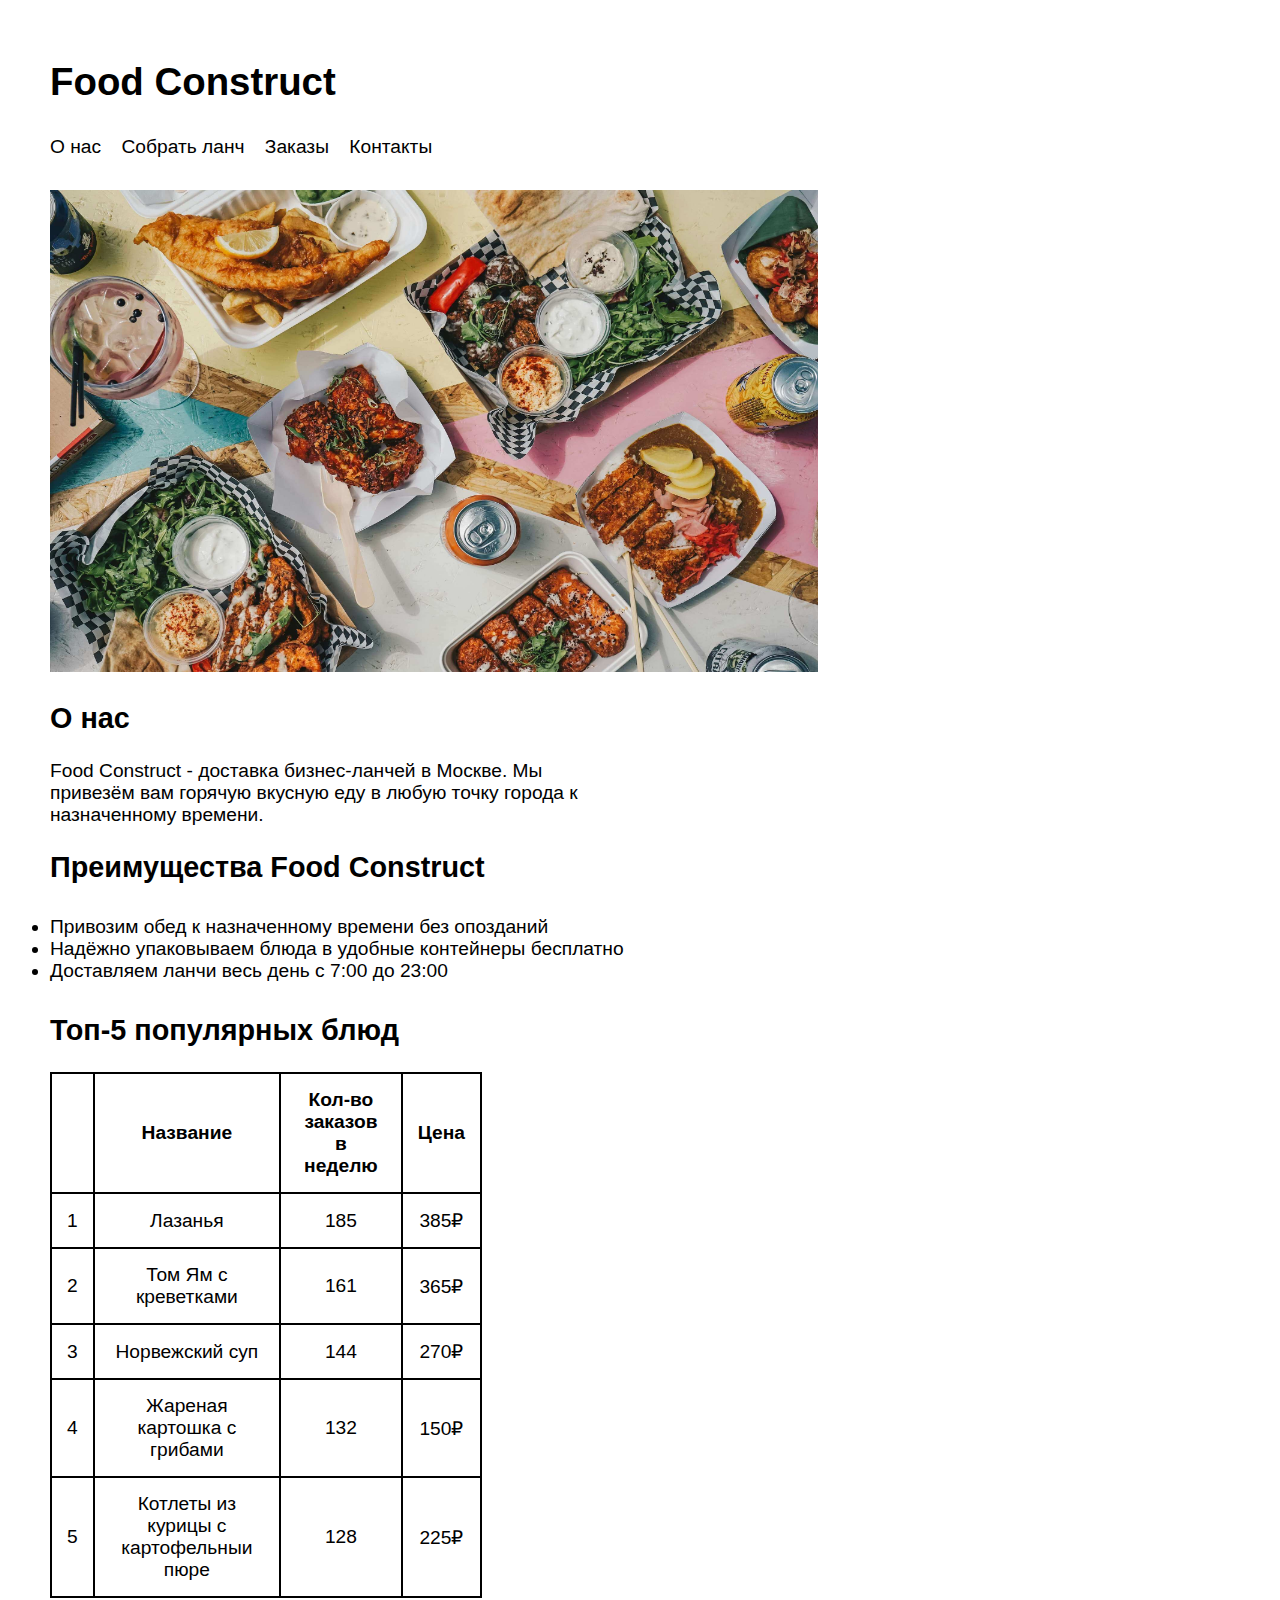
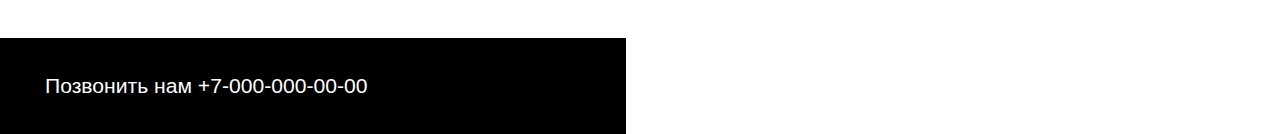
==== index.html @ ee9a9dd5 "laba1" ====
<!DOCTYPE html>
<html lang="ru">
    <head>
        <meta charset="utf-8">
        <title>Food Construct</title>
        <link rel="stylesheet" href="style.css">
    </head>
    <body>
        <header>
            <h1>Food Construct</h1>
            <nav>
                <ul>
                    <li><a href="#">О нас</a></li>
                    <li><a href="#">Собрать ланч</a></li>
                    <li><a href="#">Заказы</a></li>
                    <li><a href="#footer">Контакты</a></li>
                </ul>
            </nav>
        </header>
        <main>
            <section>
                <img src="sources/lunch.jpg" alt="Food">
                <h2>О нас</h2>
                <p>Food Construct - доставка бизнес-ланчей в Москве. Мы привезём вам горячую вкусную еду в любую точку города к назначенному времени.</p>
            </section>
            <section>
                <h2>Преимущества Food Construct</h2>
                <ul>
                    <li>Привозим обед к назначенному времени без опозданий</li>
                    <li>Надёжно упаковываем блюда в удобные контейнеры бесплатно</li>
                    <li>Доставляем ланчи весь день с 7:00 до 23:00</li>
                </ul>
            </section>
            <section>
                <h2>Топ-5 популярных блюд</h2>
                <table>
                    <thead>
                        <tr>
                            <td></td>
                            <td>Название</td>
                            <td>Кол-во заказов в неделю</td>
                            <td>Цена</td>
                        </tr>
                    </thead>
                    <tbody>
                        <tr>
                            <td>1</td>
                            <td>Лазанья</td>
                            <td>185</td>
                            <td>385₽</td>
                        </tr>
                        <tr>
                            <td>2</td>
                            <td>Том Ям с креветками</td>
                            <td>161</td>
                            <td>365₽</td>
                        </tr>
                        <tr>
                            <td>3</td>
                            <td>Норвежский суп</td>
                            <td>144</td>
                            <td>270₽</td>
                        </tr>
                        <tr>
                            <td>4</td>
                            <td>Жареная картошка с грибами</td>
                            <td>132</td>
                            <td>150₽</td>
                        </tr>
                        <tr>
                            <td>5</td>
                            <td>Котлеты из курицы с картофельныи пюре</td>
                            <td>128</td>
                            <td>225₽</td>
                        </tr>
                    </tbody>
                </table>
            </section>
        </main>
        <footer id="footer">
            <p>Позвонить нам <a href="tel:+70000000000">+7-000-000-00-00</a></p>
        </footer>
    </body>
</html>
---- style.css ----
* {
    box-sizing: border-box;
}
body {
    width: 45%;
    margin: 60px 50px;
    margin-bottom: 0;
    font-family: "Roboto", "Arial", sans-serif;
    font-size: 1.2em;
}
h2 {
    margin: 25px 0px;
}
nav a {
    color: black;
    text-decoration: none;
}
a:hover {
    color: orangered;
}
ul {
    padding: 0;
    margin: 32px 0;
}
nav li {
    display: inline;
    padding-right: 15px;
}
td, tr, table {
    border: 2px solid;
    border-collapse: collapse;
    text-align: center;
    padding: 15px;
}
table {
    width: 75%;
    margin-bottom: 40px;
}
thead {
    font-weight: bold;
}
footer {
    background-color: black;
    color: white;
    padding: 15px;
    padding-left: 45px;
    margin-left: -50px;
    font-size: 1.1em;
}
footer a {
    text-decoration: none;
    color: white;
}
img {
    width: 768px;
    height: 482px;
}
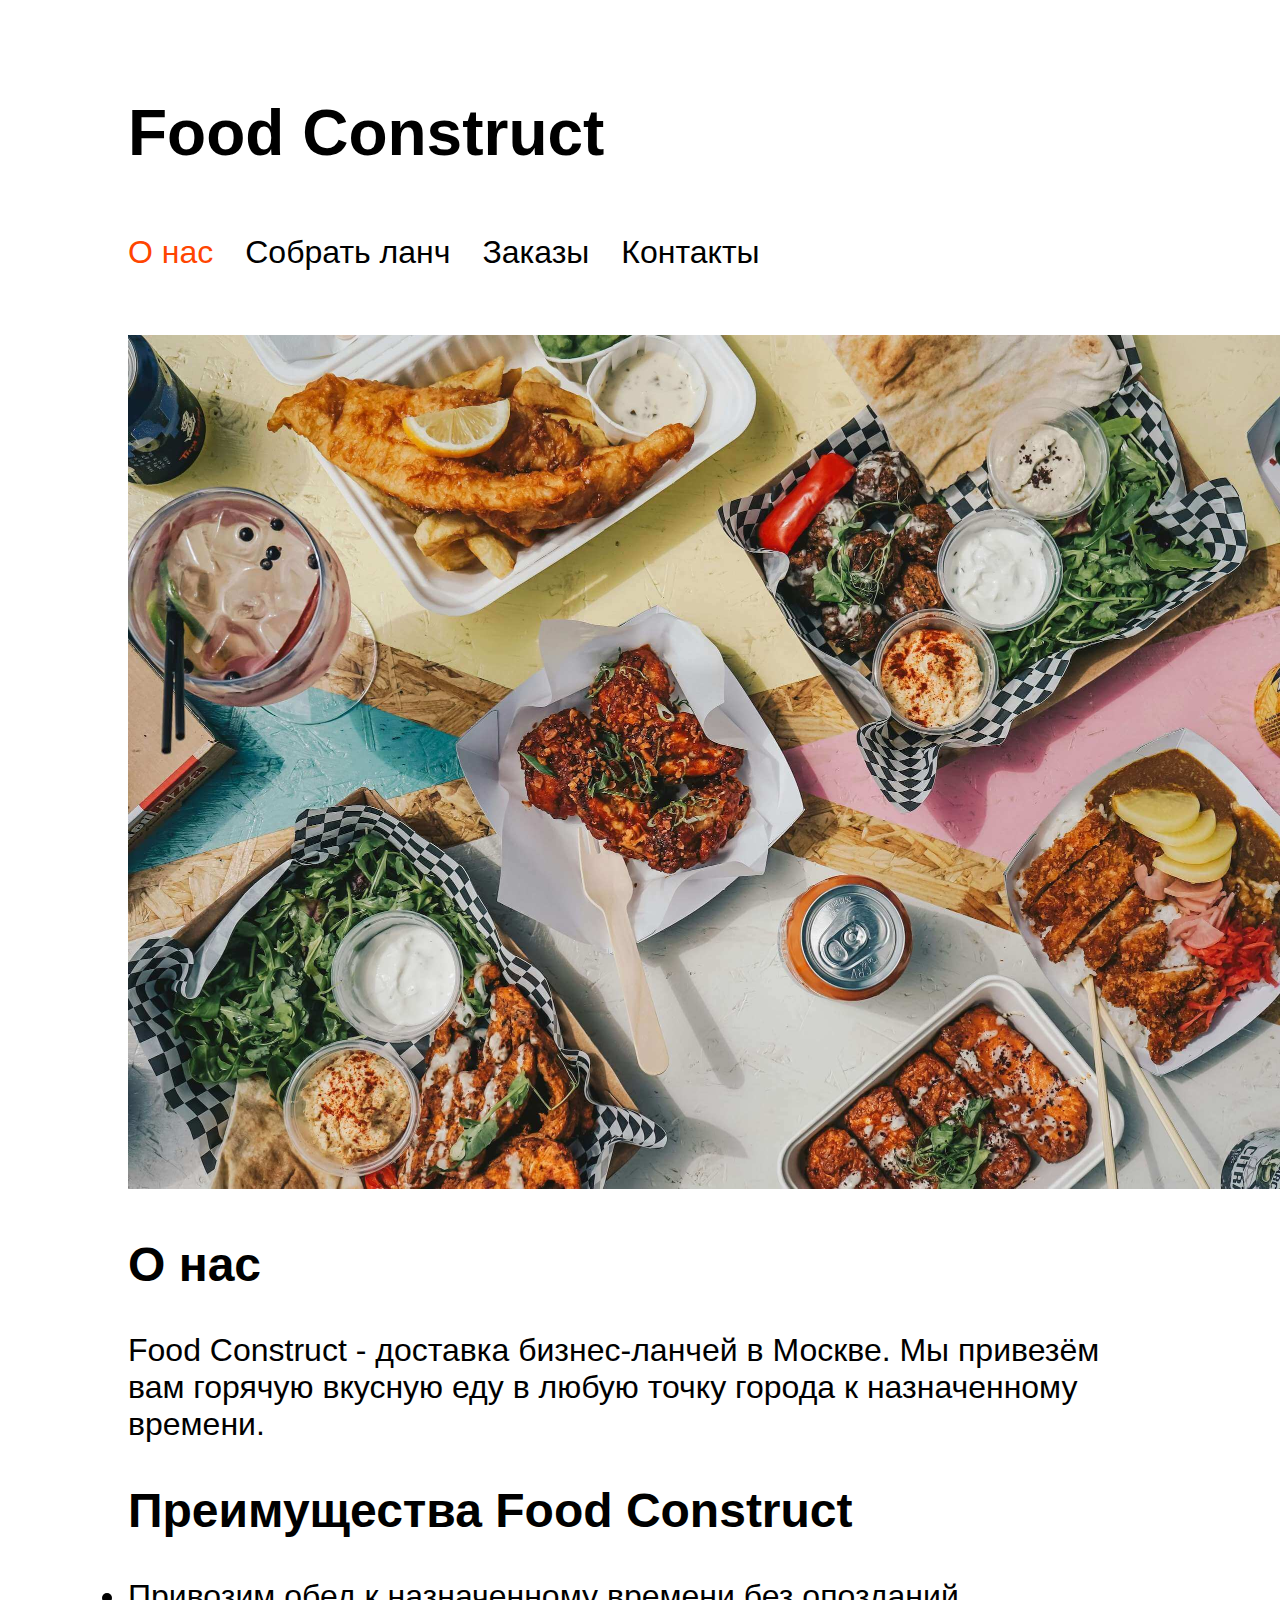
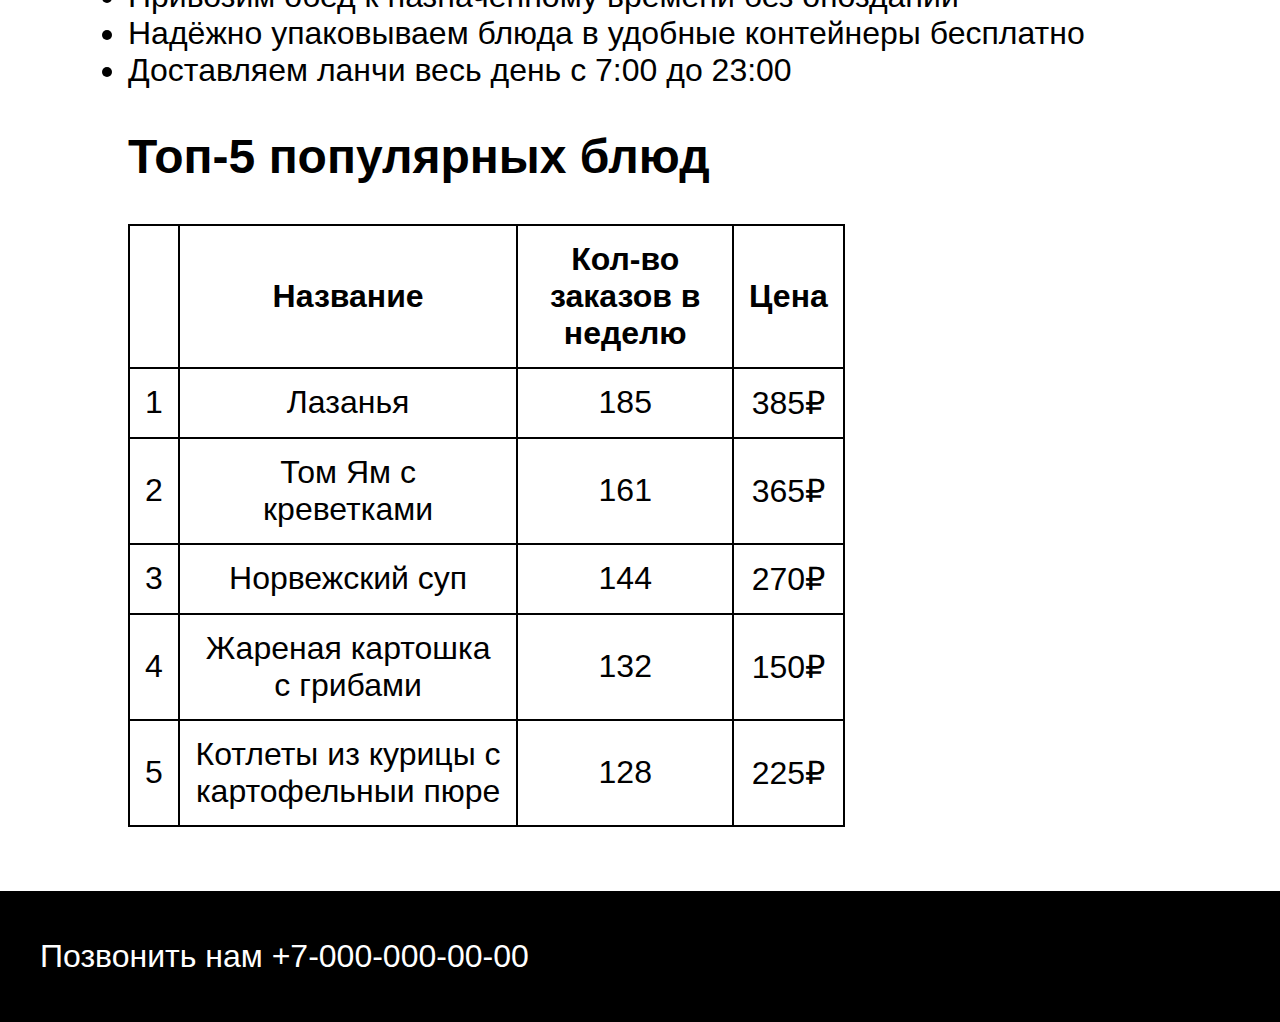
==== commit fd890a99: "laba 2" ====
--- a/index.html
+++ b/index.html
@@ -2,6 +2,7 @@
 <html lang="ru">
     <head>
         <meta charset="utf-8">
+        <meta name="viewport" content="width=device-width, initial-scale=1.0">
         <title>Food Construct</title>
         <link rel="stylesheet" href="style.css">
     </head>
@@ -9,12 +10,10 @@
         <header>
             <h1>Food Construct</h1>
             <nav>
-                <ul>
-                    <li><a href="#">О нас</a></li>
-                    <li><a href="#">Собрать ланч</a></li>
-                    <li><a href="#">Заказы</a></li>
-                    <li><a href="#footer">Контакты</a></li>
-                </ul>
+                <a href="#" class="active">О нас</a>
+                <a href="../laba2/laba2.html">Собрать ланч</a>
+                <a href="#">Заказы</a>
+                <a href="#footer">Контакты</a>
             </nav>
         </header>
         <main>
--- a/style.css
+++ b/style.css
@@ -2,29 +2,45 @@
     box-sizing: border-box;
 }
 body {
-    width: 45%;
-    margin: 60px 50px;
-    margin-bottom: 0;
+    margin: 0;
     font-family: "Roboto", "Arial", sans-serif;
-    font-size: 1.2em;
+    font-size: 2em;
+    display: flex;
+    flex-direction: column;
 }
-h2 {
-    margin: 25px 0px;
+header, section {
+    padding: 0 128px;
+}
+main {
+    padding-bottom: 48px;
+    flex-grow: 1;
+}
+section > img {
+    width: 1280px;
+    margin-top: 32px;
+}
+section > ul {
+    padding-left: 0;
+}
+nav {
+    display: flex;
+    gap: 32px;
+    flex-wrap: wrap;
+    margin: 32px 0;
 }
 nav a {
     color: black;
     text-decoration: none;
 }
-a:hover {
+a:hover, .active {
     color: orangered;
 }
-ul {
-    padding: 0;
-    margin: 32px 0;
+h1 {
+    margin-top: 96px;
+    margin-bottom: 64px;
 }
-nav li {
-    display: inline;
-    padding-right: 15px;
+h2 {
+    margin: 40px 0px;
 }
 td, tr, table {
     border: 2px solid;
@@ -33,8 +49,8 @@
     padding: 15px;
 }
 table {
-    width: 75%;
-    margin-bottom: 40px;
+    width: 70%;
+    margin-bottom: 16px;
 }
 thead {
     font-weight: bold;
@@ -43,15 +59,40 @@
     background-color: black;
     color: white;
     padding: 15px;
-    padding-left: 45px;
-    margin-left: -50px;
-    font-size: 1.1em;
+    padding-left: 40px;
 }
 footer a {
     text-decoration: none;
     color: white;
 }
-img {
-    width: 768px;
-    height: 482px;
+@media (max-width: 800px){
+    section > img {
+        width: 500px;
+    }
+    nav {
+        justify-content: space-between;
+    }
+}
+@media (max-width: 600px){
+    section > img {
+        width: 100%;
+    }
+    nav {
+        flex-direction: column;
+        align-items: center;
+    }
+    nav a {
+        font-size: calc(1em + 4px);
+    }
+    h1 {
+        text-align: center;
+    }
+    table {
+        font-size: calc(1em - 2px);
+    }
+}
+@media (max-width: 400px){
+    table {
+        font-size: calc(1em - 4px);
+    }
 }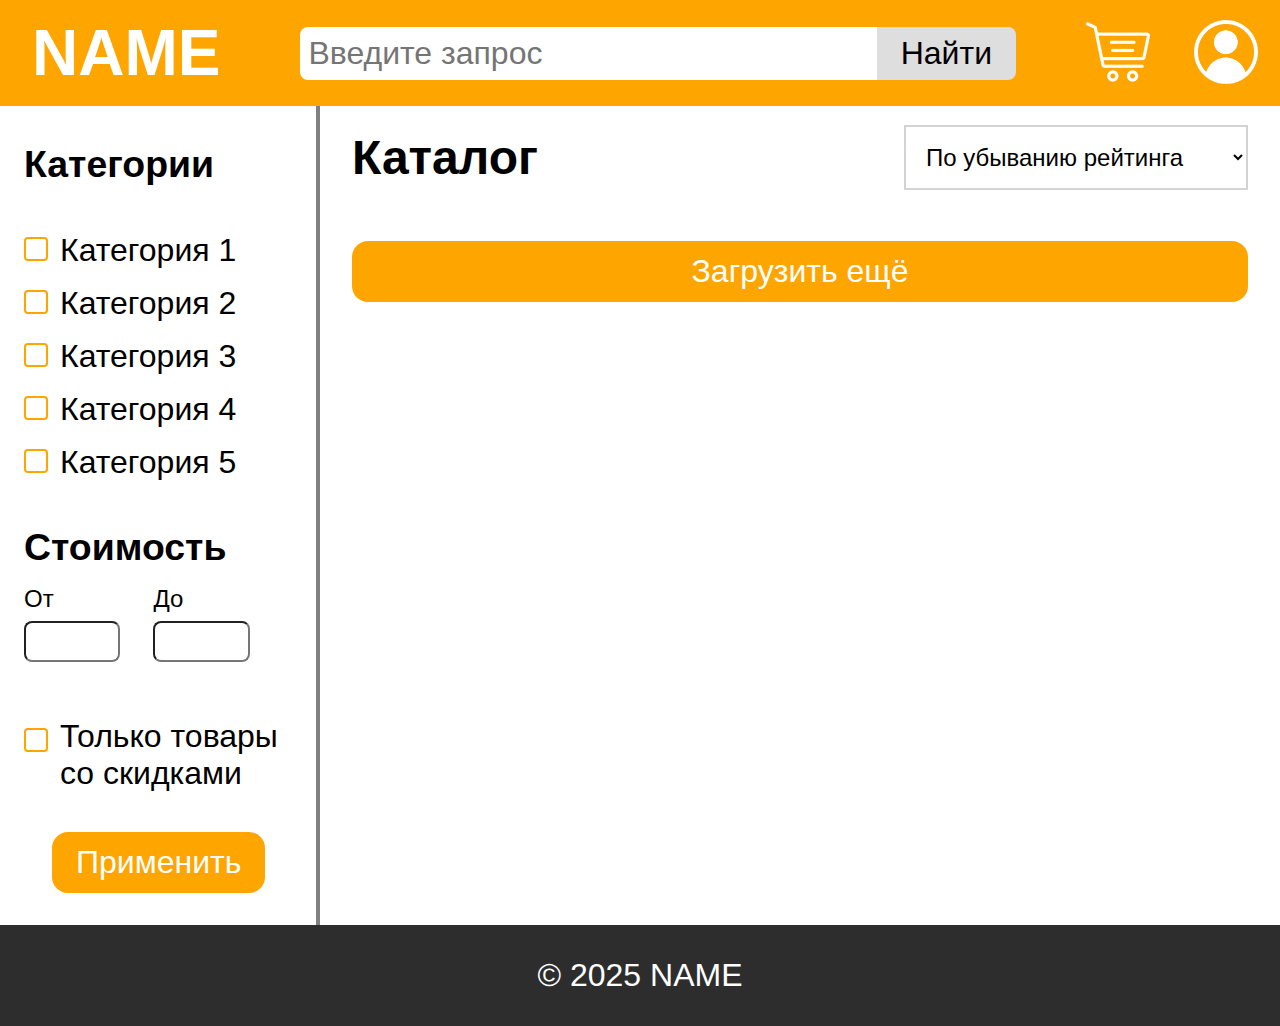
==== commit bccc69f8: "Exam" ====
--- a/index.html
+++ b/index.html
@@ -1,83 +1,118 @@
 <!DOCTYPE html>
 <html lang="ru">
-    <head>
-        <meta charset="utf-8">
-        <meta name="viewport" content="width=device-width, initial-scale=1.0">
-        <title>Food Construct</title>
-        <link rel="stylesheet" href="style.css">
-    </head>
-    <body>
-        <header>
-            <h1>Food Construct</h1>
-            <nav>
-                <a href="#" class="active">О нас</a>
-                <a href="../laba2/laba2.html">Собрать ланч</a>
-                <a href="#">Заказы</a>
-                <a href="#footer">Контакты</a>
-            </nav>
-        </header>
-        <main>
-            <section>
-                <img src="sources/lunch.jpg" alt="Food">
-                <h2>О нас</h2>
-                <p>Food Construct - доставка бизнес-ланчей в Москве. Мы привезём вам горячую вкусную еду в любую точку города к назначенному времени.</p>
-            </section>
-            <section>
-                <h2>Преимущества Food Construct</h2>
-                <ul>
-                    <li>Привозим обед к назначенному времени без опозданий</li>
-                    <li>Надёжно упаковываем блюда в удобные контейнеры бесплатно</li>
-                    <li>Доставляем ланчи весь день с 7:00 до 23:00</li>
-                </ul>
-            </section>
-            <section>
-                <h2>Топ-5 популярных блюд</h2>
-                <table>
-                    <thead>
-                        <tr>
-                            <td></td>
-                            <td>Название</td>
-                            <td>Кол-во заказов в неделю</td>
-                            <td>Цена</td>
-                        </tr>
-                    </thead>
-                    <tbody>
-                        <tr>
-                            <td>1</td>
-                            <td>Лазанья</td>
-                            <td>185</td>
-                            <td>385₽</td>
-                        </tr>
-                        <tr>
-                            <td>2</td>
-                            <td>Том Ям с креветками</td>
-                            <td>161</td>
-                            <td>365₽</td>
-                        </tr>
-                        <tr>
-                            <td>3</td>
-                            <td>Норвежский суп</td>
-                            <td>144</td>
-                            <td>270₽</td>
-                        </tr>
-                        <tr>
-                            <td>4</td>
-                            <td>Жареная картошка с грибами</td>
-                            <td>132</td>
-                            <td>150₽</td>
-                        </tr>
-                        <tr>
-                            <td>5</td>
-                            <td>Котлеты из курицы с картофельныи пюре</td>
-                            <td>128</td>
-                            <td>225₽</td>
-                        </tr>
-                    </tbody>
-                </table>
-            </section>
-        </main>
-        <footer id="footer">
-            <p>Позвонить нам <a href="tel:+70000000000">+7-000-000-00-00</a></p>
-        </footer>
-    </body>
+<head>
+    <meta charset="UTF-8">
+    <meta name="viewport" content="width=device-width, initial-scale=1.0">
+    <title>NAME</title>
+    <script defer src="sources/scripts/content.js"></script>
+    <script defer src="sources/scripts/notifications.js"></script>
+    <link rel="stylesheet" href="sources/styles/style.css">
+</head>
+<body>
+    <header>
+        <h1>NAME</h1>
+        <div class="form">
+            <input type="text" placeholder="Введите запрос"><button id="find">Найти</button>
+        </div>
+        <div>
+            <button id="cart">
+                <img src="sources/images/icons/shopping_cart.png" alt="Корзина">
+            </button>
+            <button id="orders">
+                <img src="sources/images/icons/avatar.png" alt="Личный кабинет">
+            </button>
+        </div>
+    </header>
+    <div class="notification">
+        <p id="note-text">Текст сообщения</p>
+        <button id="close">
+            <img src="sources/images/icons/cross.png" alt="Закрыть">
+        </button>
+    </div>
+    <main>
+        <aside class="sidebar">
+            <form>
+                <div class="category">
+                    <h3>Категории</h3>
+                    <input type="checkbox" id="category1">
+                    <label for="category1"><div></div>Категория 1</label><br>
+                    <input type="checkbox" id="category2">
+                    <label for="category2"><div></div>Категория 2</label><br>
+                    <input type="checkbox" id="category3">
+                    <label for="category3"><div></div>Категория 3</label><br>
+                    <input type="checkbox" id="category4">
+                    <label for="category4"><div></div>Категория 4</label><br>
+                    <input type="checkbox" id="category5">
+                    <label for="category5"><div></div>Категория 5</label>
+                </div>
+                <div class="price">
+                    <h3>Стоимость</h3>
+                    <div>
+                        <div>
+                            <p>От</p>
+                            <input type="number" step="100">
+                        </div>
+                        <div>
+                            <p>До</p>
+                            <input type="number" step="100">
+                        </div>
+                    </div>
+                </div>
+                <div class="discount">
+                    <input type="checkbox" id="discount-filter-checkbox">
+                    <label for="discount-filter-checkbox"><div></div><p>Только товары со скидками</p></label>
+                </div>
+                <button type="button" id="filters">Применить</button>
+            </form>
+        </aside>
+        <div class="content">
+            <div class="header">
+                <h2>Каталог</h2>
+                <form>
+                    <select name="sort" id="sort-select">
+                        <option value="rating_desc">По убыванию рейтинга</option>
+                        <option value="rating_asc">По возрастанию рейтинга</option>
+                        <option value="price_desc">По убыванию цены</option>
+                        <option value="price_asc">По возрастанию цены</option>
+                    </select>
+                </form>
+            </div>
+            <div class="container">
+                <!--<div class="item">
+                    <img src="https://edu.std-900.ist.mospolytech.ru/exam-2024-1/api/images/71v+9VoZYvL._AC_UL320_.jpg?api_key=2c4a9673-b944-41f1-9e6c-63b974458516">
+                    <div class="desc">
+                        <p class="name">
+                            Leosportz Weight Lifting Straps with Wrist Support...
+                            <span class="name-tooltip">
+                                Leosportz Weight Lifting Straps with Wrist Support - Wrist Straps for Weightlifting - Superior Deadlift Straps and Workout
+                            </span>
+                        </p>
+                        <div class="rating">
+                            <p>4,1</p>
+                            <div>
+                                <img src="sources/images/icons/star.png">
+                                <img src="sources/images/icons/star.png">
+                                <img src="sources/images/icons/star.png">
+                                <img src="sources/images/icons/star.png">
+                                <img src="sources/images/icons/star_empty.png">
+                            </div>
+                        </div>
+                        <div class="cost">
+                            <p>2000 &#8381;</p>
+                            <p><s>3000 &#8381;</s></p>
+                            <p>-33%</p>
+                        </div>
+                        <button>Добавить</button>
+                    </div>
+                </div>-->
+            </div>
+            <div>
+                <button id="load-more">Загрузить ещё</button>
+            </div>
+        </div>
+    </main>
+    <footer>
+        <p>&#169; 2025 NAME</p>
+    </footer>
+</body>
 </html>--- a/sources/styles/style.css
+++ b/sources/styles/style.css
@@ -0,0 +1,398 @@
+* {
+    box-sizing: border-box;
+}
+body {
+    display: flex;
+    flex-direction: column;
+    min-height: 100vh;
+
+    font-family: "Roboto", "Arial", sans-serif;
+    font-size: 2em;
+
+    margin: 0;
+}
+header {
+    position: sticky;
+    top: 0px;
+    z-index: 2;
+
+    display: flex;
+    justify-content: space-between;
+    align-items: stretch;
+    gap: 48px;
+    
+    background-color: orange;
+}
+header h1 {
+    margin: 0;
+    padding: 16px 32px;
+
+    color: white;
+}
+header .form {
+    display: flex;
+    align-items: center;
+    flex-grow: 1;
+}
+header .form input {
+    flex-grow: 1;
+
+    font-size: 1em;
+
+    border: 0;
+    border-top-left-radius: 8px;
+    border-bottom-left-radius: 8px;
+
+    padding: 8px;
+}
+header .form button {
+    border: 0;
+    border-top-right-radius: 8px;
+    border-bottom-right-radius: 8px;
+    background-color: rgb(222, 222, 222);
+
+    font-size: 1em;
+    
+    margin: 0;
+    padding: 8px 24px;
+}
+header .form button:hover {
+    background-color: rgb(200, 200, 200);;
+}
+header > div {
+    display: flex;
+    align-items: center;
+}
+header > div button {
+    background: none;
+    border: 0;
+    
+    margin: 16px 16px;
+}
+header > div img {
+    height: 64px;
+    filter: invert(100%);
+}
+header > div img:hover {
+    transform: scale(1.1);
+}
+.notification {
+    position: sticky;
+    top: 104px;
+    z-index: 2;
+
+    display: none;
+    justify-content: space-between;
+
+    background-color: rgb(182, 218, 182);
+    border: 2px rgb(92, 162, 92) solid;
+}
+.notification p {
+    margin: 0;
+    padding: 16px 48px;
+}
+.notification button {
+    background: none;
+    border: 0;
+
+    padding: 0;
+    margin: 16px;
+}
+.notification img {
+    height: 32px;
+}
+main {
+    display: flex;
+    flex-grow: 1;
+}
+.sidebar {
+    border-right: 4px gray solid;
+    min-width: 320px;
+    width: 320px;
+    padding: 0 24px;
+}
+.sidebar label {
+    display: inline-block;
+    padding: 8px 0;
+}
+.sidebar [type="checkbox"] {
+    opacity: 0;
+    width: 0;
+    position: fixed;
+}
+.sidebar label > div {
+    display: inline-block;
+    margin-right: 12px;
+
+    width: 24px;
+    height: 24px;
+
+    border: 2px orange solid;
+    border-radius: 4px;
+}
+.sidebar [type="checkbox"]:checked + label > div {
+    background-color: orange;
+}
+.sidebar .price h3 {
+    margin-bottom: 8px;
+}
+.sidebar .price > div > div {
+    display: inline-block;
+    width: 45%;
+    font-size: 0.75em;
+}
+.sidebar .price > div > div input {
+    width: 80%;
+    font-size: 0.75em;
+    padding: 8px;
+    border-radius: 8px;
+    margin-bottom: 48px;
+}
+.sidebar .price p {
+    margin: 8px 0;
+}
+.sidebar .discount p {
+    margin: 0;
+    display: inline-block;
+    margin-left: 32px;
+    width: 85%;
+}
+.sidebar .discount div {
+    margin-right: -20px;
+    margin-bottom: 32px;
+}
+.sidebar form button {
+    background-color: orange;
+    color: white;
+    font-size: 1em;
+    border: 0;
+    border-radius: 16px;
+    padding: 12px 24px;
+    margin: 32px 28px;
+}
+.sidebar form button:hover {
+    background-color: rgb(255, 145, 0);
+}
+.content {
+    flex-grow: 1;
+
+    padding: 0 32px;
+    padding-bottom: 24px;
+}
+.content .header {
+    display: flex;
+    justify-content: space-between;
+    align-items: center;
+    gap: 16px;
+}
+.content .header h2 {
+    margin: 0;
+    padding: 24px 0;
+}
+.content .header form select {
+    border: 2px lightgray solid;
+    background-color: white;
+
+    margin: 0;
+    padding: 16px;
+
+    font-size: 0.75em;
+}
+.container {
+    display: grid;
+    grid-template-columns: repeat(3, 1fr);
+    gap: 16px;
+    margin-bottom: 32px;
+}
+.container .item {
+    display: flex;
+    flex-direction: column;
+
+    filter: drop-shadow(17px 19px 24px rgba(0, 0, 0, 0.13));
+    background-color: rgb(240, 240, 240);
+    border: 2px rgb(240, 240, 240) solid;
+    border-radius: 32px;
+}
+.container .item img {
+    border-radius: 32px;
+    margin: auto;
+}
+.container .item .img-holder {
+    background-color: white;
+    border-radius: 32px;
+}
+.container .item .img-holder img {
+    width: 100%;
+    max-height: 25vw;
+    display: block;
+    object-fit: contain;
+}
+.container .item .desc {
+    display: flex;
+    flex-direction: column;
+    flex-grow: 1;
+
+    padding: 16px;
+}
+.container .item .name {
+    padding: 8px;
+    flex-grow: 1;
+}
+.container .item .name {
+    margin: 0;
+    margin-top: 16px;
+}
+.container .item .name .name-tooltip {
+    visibility: hidden;
+    background-color: rgb(45, 45, 45);
+    color: white;
+    width: 100%;
+
+    font-size: 0.8em;
+    padding: 8px;
+    border-radius: 8px;
+
+    position: absolute;
+    z-index: 1;
+    right: 40%;
+}
+.container .item .rating p {
+    font-size: 0.9em;
+    margin: 16px 8px;
+}
+.container .item .rating > * {
+    display: inline-block;
+}
+.container .item .rating img {
+    width: 32px;
+    transform: translateY(4px);
+}
+.container .item .name:hover .name-tooltip {
+    visibility: visible;
+}
+.container .item .cost {
+    display: flex;
+    justify-content: space-between;
+    padding: 8px;
+}
+.container .item .cost p {
+    margin: 16px 8px;
+}
+.container .item .cost p:nth-child(2) {
+    color: red;
+}
+.container .item .cost p:nth-child(3) {
+    color: red;
+    font-weight: bold;
+}
+.content > div:last-child {
+    display: flex;
+    justify-content: center;
+}
+.content button {
+    width: 100%;
+    background-color: orange;
+    color: white;
+    font-size: 1em;
+    border: 0;
+    border-radius: 16px;
+    padding: 12px 24px;
+}
+.content button:hover {
+    background-color: rgb(255, 145, 0);
+}
+footer {
+    background-color: rgb(45, 45, 45);
+    color: white;
+    text-align: center;
+}
+
+@media (max-width: 1460px){
+    .container {
+        grid-template-columns: repeat(2, 1fr);
+    }
+    .container .item .img-holder img {
+        max-height: 35vw;
+    }
+}
+@media (max-width: 1128px){
+    header {
+        flex-wrap: wrap;
+        gap: 0;
+    }
+    header .form {
+        order: 4;
+        margin: 16px;
+        min-width: 640px;
+    }
+    main {
+        flex-direction: column;
+    }
+    .sidebar {
+        width: 100%;
+        border-right: none;
+        border-bottom: 4px gray solid;
+    }
+    .sidebar form {
+        display: grid;
+        grid-template-columns: 35% 30% auto;
+    }
+    .sidebar .price h3 {
+        margin-bottom: 40px;
+    }
+    .sidebar form > button {
+        grid-column: span 3;
+    }
+    .sidebar .price > div > div {
+        display: block;
+    }
+    .sidebar .discount {
+        width: 100%;
+        margin-top: 64px;
+    }
+    .notification {
+        top: 189px;
+    }
+    .sidebar .price > div > div {
+        width: 90%;
+    }
+}
+@media (max-width: 796px){
+    .container {
+        grid-template-columns: 1fr;
+    }
+    .container .item .img-holder img {
+        max-height: 92vw;
+    }
+    .sidebar form {
+        grid-template-columns: 51% auto;
+        column-gap: 16px;
+    }
+    .sidebar .discount {
+        grid-column: span 2;
+    }
+    .sidebar form > button {
+        grid-column: span 2;
+    }
+    header .form {
+        min-width: 0;
+    }
+    header .form input {
+        min-width: 256px;
+    }
+    .sidebar .discount {
+        margin-top: 32px;
+    }
+    .sidebar .price > div {
+        padding-left: 32px;
+    }
+    .content .header {
+        flex-wrap: wrap;
+    }
+    .content .header h2 {
+        padding: 0;
+    }
+    .content .header {
+        padding: 24px 0;
+    }
+}